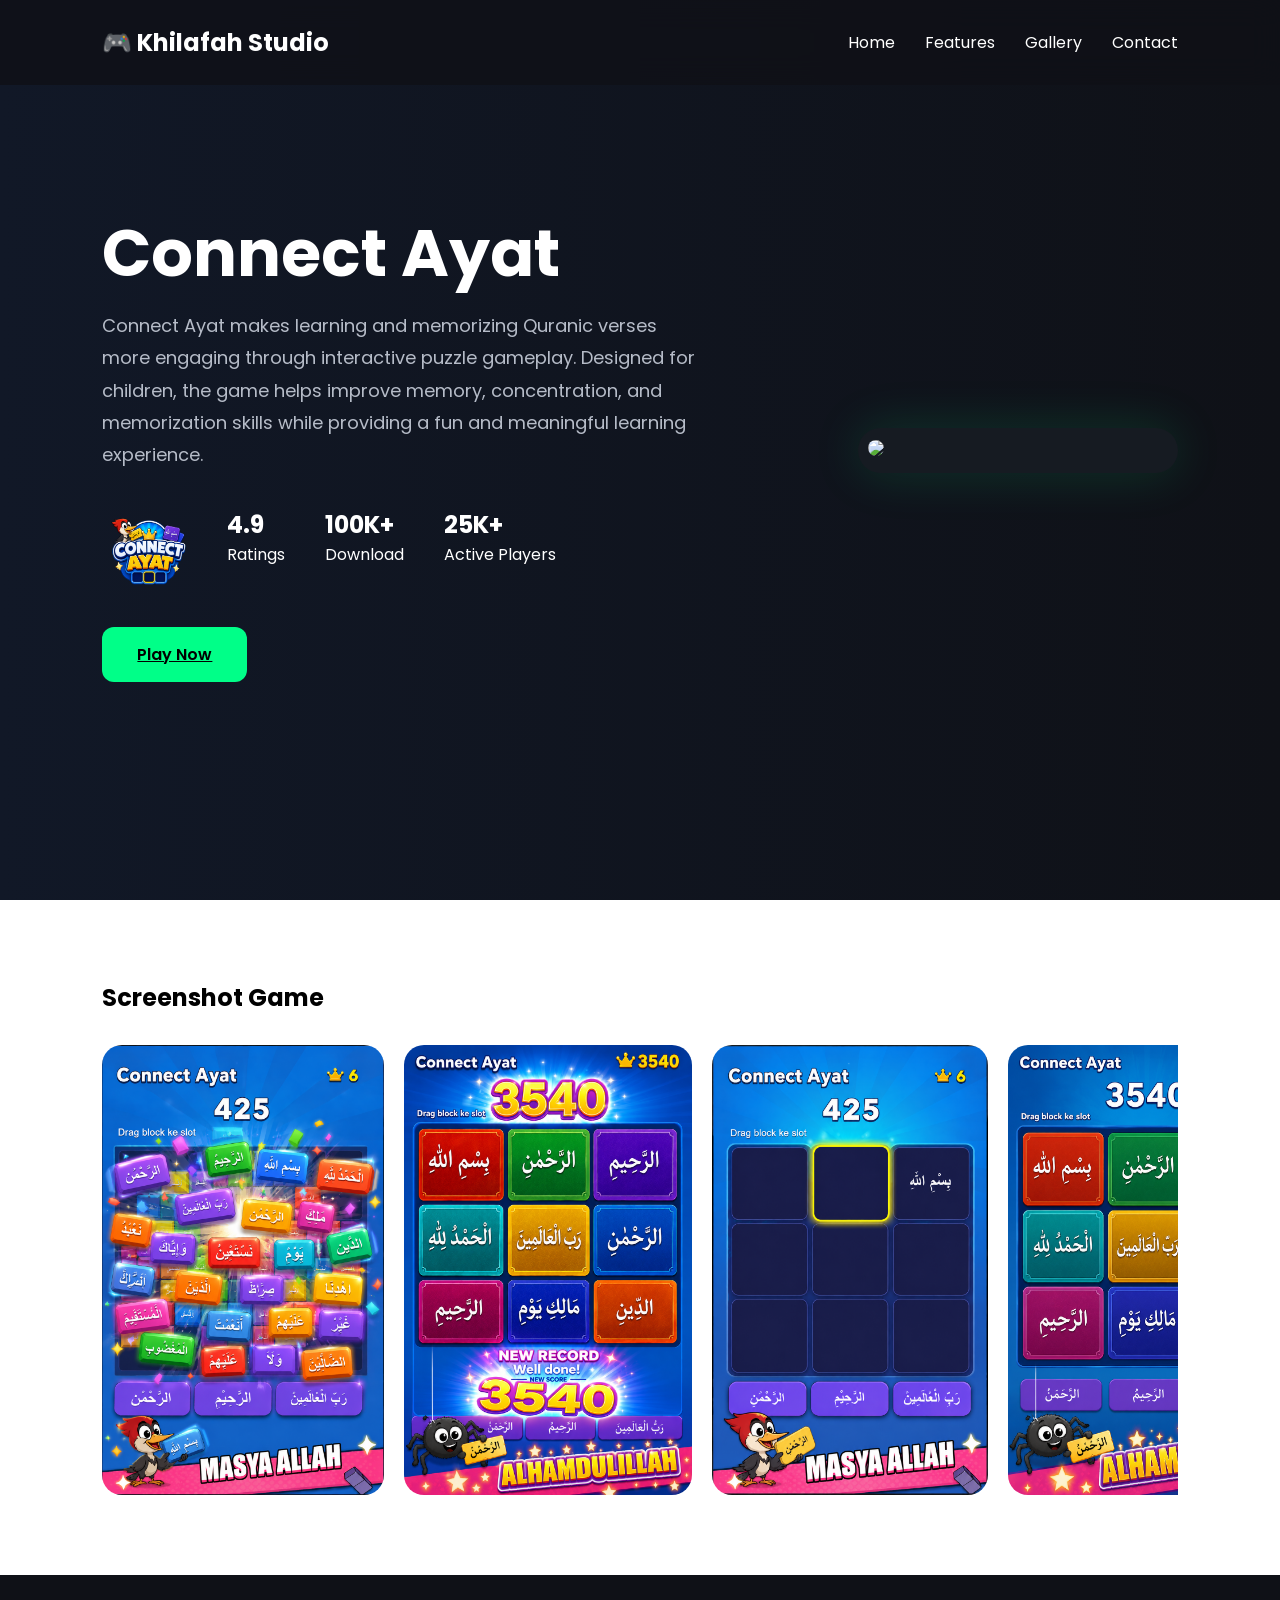
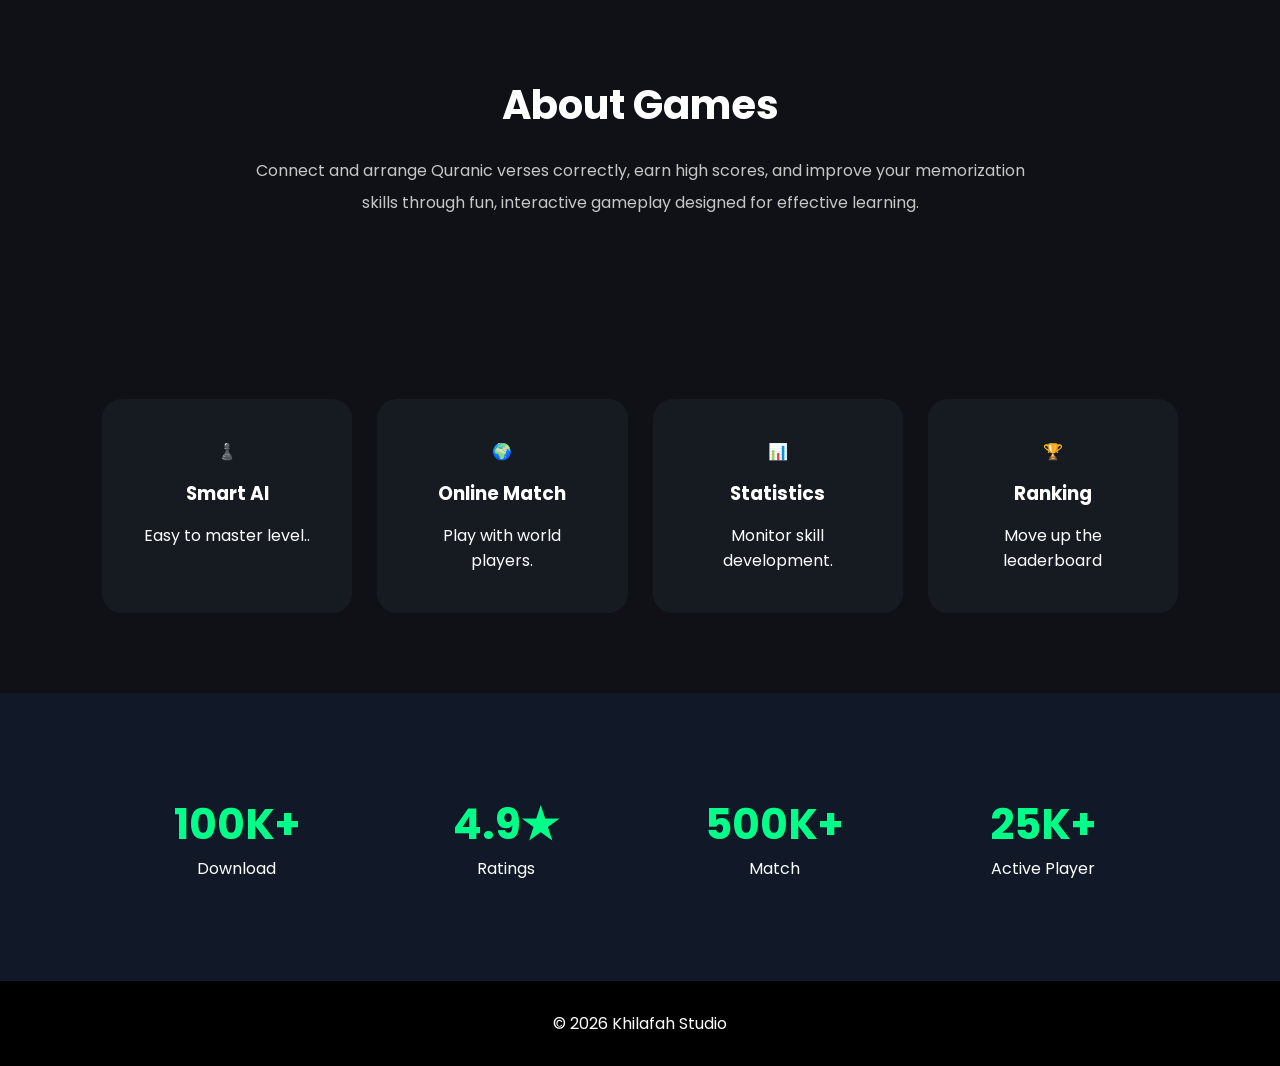
==== index.html @ be7bd8b4 "Add files via upload" ====
<!DOCTYPE html>
<html lang="id">
<head>
<meta charset="UTF-8">
<meta name="viewport" content="width=device-width, initial-scale=1">

<title>Game Portfolio</title>

<link href="https://fonts.googleapis.com/css2?family=Poppins:wght@300;400;500;600;700&display=swap" rel="stylesheet">

<link rel="stylesheet" href="style.css">

</head>
<body>

<nav class="navbar">

<div class="logo">
🎮 Khilafah Studio
</div>

<div class="menu">
<a href="#">Home</a>
<a href="#">Features</a>
<a href="#">Gallery</a>
<a href="#">Contact</a>
</div>

</nav>

<section class="hero">

<div class="hero-left">

<h1>
Connect Ayat
</h1>

<p>
Connect Ayat makes learning and memorizing Quranic verses more engaging through interactive puzzle gameplay. Designed for children, the game helps improve memory, concentration, and memorization skills while providing a fun and meaningful learning experience.

<div class="stats-row">




<div class="rating-box">

    <img src="image/logo.png">

    </div>
    
    <div>
        <h3>4.9</h3>
        <span>Ratings</span>
    </div>




<div>
<h3>100K+</h3>
<span>Download</span>
</div>

<div>
<h3>25K+</h3>
<span>Active Players</span>
</div>

</div>

<div class="hero-buttons">

<a href="https://susun-ayat-al-fatihah-bilal.vercel.app/" class="btn-primary">
    Play Now
</a>



</div>

</div>

<div class="hero-right">

<div class="phone">

<img src="img/game1.jpg">



  <div class="hero-video">

    <video autoplay muted loop playsinline>
      <source src="video/trailer.mp4" type="video/mp4">
    </video>

  </div>

</section>

</div>

</div>

</section>

<section class="gallery-section">

<h2>Screenshot Game</h2>

<div class="gallery">

<img src="image/img1.png"> 
<img src="image/img2.png">
<img src="image/img3.png">
<img src="image/img4.png">


</div>

</section>

<div id="imageModal" class="image-modal">

    <span class="close-modal">&times;</span>

    <button class="nav-btn prev-btn">❮</button>

    <img id="modalImage" class="modal-content">

    <button class="nav-btn next-btn">❯</button>

</div>

<section class="about">

<h2>About Games</h2>

<p>
Connect and arrange Quranic verses correctly, earn high scores, and improve your memorization skills through fun, interactive gameplay designed for effective learning.
</p>

</section>

<section class="features">

<div class="feature-card">
♟️
<h3>Smart AI</h3>
<p>Easy to master level..</p>
</div>

<div class="feature-card">
🌍
<h3>Online Match</h3>
<p>Play with world players.</p>
</div>

<div class="feature-card">
📊
<h3>Statistics</h3>
<p>Monitor skill development.</p>
</div>

<div class="feature-card">
🏆
<h3>Ranking</h3>
<p>Move up the leaderboard</p>
</div>

</section>

<section class="numbers">

<div>
<h2>100K+</h2>
<p>Download</p>
</div>

<div>
<h2>4.9★</h2>
<p>Ratings</p>
</div>

<div>
<h2>500K+</h2>
<p>Match</p>
</div>

<div>
<h2>25K+</h2>
<p>Active Player</p>
</div>

</section>

<footer>

© 2026 Khilafah Studio

</footer>

<script>

const images = document.querySelectorAll(".gallery img");

const modal = document.getElementById("imageModal");
const modalImg = document.getElementById("modalImage");

const closeBtn = document.querySelector(".close-modal");

const prevBtn = document.querySelector(".prev-btn");
const nextBtn = document.querySelector(".next-btn");

let currentIndex = 0;

function showImage(index){

    modalImg.src = images[index].src;

}

images.forEach((img,index)=>{

    img.addEventListener("click",()=>{

        currentIndex = index;

        showImage(currentIndex);

        modal.style.display = "flex";

    });

});

nextBtn.addEventListener("click",()=>{

    currentIndex++;

    if(currentIndex >= images.length){

        currentIndex = 0;

    }

    showImage(currentIndex);

});

prevBtn.addEventListener("click",()=>{

    currentIndex--;

    if(currentIndex < 0){

        currentIndex = images.length - 1;

    }

    showImage(currentIndex);

});

closeBtn.addEventListener("click",()=>{

    modal.style.display = "none";

});

modal.addEventListener("click",(e)=>{

    if(e.target === modal){

        modal.style.display = "none";

    }

});

</script>

</body>
</html>
---- style.css ----
*{
margin:0;
padding:0;
box-sizing:border-box;
font-family:'Poppins',sans-serif;
}

body{
background:#0f1117;
color:white;
}

.navbar{
display:flex;
justify-content:space-between;
align-items:center;
padding:25px 8%;
position:fixed;
width:100%;
z-index:100;
background:rgba(15,17,23,.8);
backdrop-filter:blur(15px);
}

.logo{
font-size:24px;
font-weight:700;
}

.menu{
display:flex;
gap:30px;
}

.menu a{
color:white;
text-decoration:none;
}

.hero{
min-height:100vh;
display:flex;
align-items:center;
justify-content:space-between;
padding:120px 8%;
background:
linear-gradient(
90deg,
#111827,
#0f1117
);
}

.hero-left{
max-width:600px;
}

.badge{
display:inline-block;
padding:10px 20px;
border-radius:30px;
border:1px solid #00ff88;
color:#00ff88;
margin-bottom:20px;
}

.hero h1{
font-size:65px;
line-height:1.1;
margin-bottom:20px;
}

.hero p{
color:#b6bcc8;
font-size:18px;
line-height:1.8;
}

.stats-row{
display:flex;
gap:40px;
margin:35px 0;
}

.stats-row h3{
font-size:24px;
}

.hero-buttons{
display:flex;
gap:15px;
}

.btn-primary{
padding:15px 35px;
border:none;
background:#00ff88;
color:black;
font-weight:600;
border-radius:12px;
cursor:pointer;
}

.btn-secondary{
padding:15px 35px;
border:1px solid white;
background:none;
color:white;
border-radius:12px;
cursor:pointer;
}

.hero-right{
display:flex;
justify-content:center;
align-items:center;
}

.phone{
width:320px;
padding:10px;
border-radius:40px;
background:#161b22;
box-shadow:
0 0 50px rgba(0,255,136,.15);
}

.phone img{
width:100%;
border-radius:30px;
}

.gallery-section{
padding:80px 8%;
background:white;
color:black;
}

.gallery-section h2{
margin-bottom:30px;
}

.gallery{
display:flex;
gap:20px;
overflow:auto;
}

.gallery img{
height:450px;
border-radius:20px;
transition:.3s;
}

.gallery img:hover{
transform:translateY(-10px);
}

.about{
padding:100px 8%;
text-align:center;
max-width:1000px;
margin:auto;
}

.about h2{
margin-bottom:20px;
font-size:40px;
}

.about p{
color:#c7c7c7;
line-height:2;
}

.features{
padding:80px 8%;
display:grid;
grid-template-columns:repeat(auto-fit,minmax(250px,1fr));
gap:25px;
}

.feature-card{
background:#161b22;
padding:40px;
border-radius:20px;
text-align:center;
transition:.3s;
}

.feature-card:hover{
transform:translateY(-8px);
}

.feature-card h3{
margin:15px 0;
}

.numbers{
padding:100px 8%;
display:grid;
grid-template-columns:repeat(4,1fr);
text-align:center;
background:#111827;
}

.numbers h2{
font-size:42px;
color:#00ff88;
}

footer{
padding:30px;
text-align:center;
background:black;
}

@media(max-width:900px){

.hero{
flex-direction:column;
text-align:center;
gap:50px;
}

.hero h1{
font-size:45px;
}

.stats-row{
justify-content:center;
}

.numbers{
grid-template-columns:repeat(2,1fr);
gap:30px;
}

}

.hero{
    position:relative;
    min-height:100vh;
    overflow:hidden;
    display:flex;
    align-items:center;
}

.hero-content{
    position:relative;
    z-index:10;
    width:50%;
    padding-left:8%;
    color:white;
}

.hero-video{
    position:absolute;
    top:0;
    right:0;
    width:60%;
    height:100%;
}

.hero-video video{
    width:100%;
    height:100%;
    object-fit:cover;
}


.gallery img{
    height:450px;
    border-radius:20px;
    cursor:pointer;
    transition:.3s;
}

.gallery img:hover{
    transform:translateY(-10px) scale(1.03);
}

.image-modal{
    display:none;
    position:fixed;
    inset:0;
    z-index:9999;

    background:rgba(0,0,0,.9);

    justify-content:center;
    align-items:center;

    animation:fadeIn .3s;
}

.modal-content{
    max-width:90%;
    max-height:90vh;

    border-radius:20px;

    animation:zoomIn .3s;
}

.close-modal{
    position:absolute;
    top:25px;
    right:40px;

    font-size:45px;
    color:white;
    cursor:pointer;
}

@keyframes fadeIn{
    from{
        opacity:0;
    }
    to{
        opacity:1;
    }
}

@keyframes zoomIn{
    from{
        transform:scale(.8);
        opacity:0;
    }
    to{
        transform:scale(1);
        opacity:1;
    }
}


.nav-btn{
    position:absolute;
    top:50%;
    transform:translateY(-50%);

    width:60px;
    height:60px;

    border:none;
    border-radius:50%;

    background:rgba(255,255,255,.15);
    color:white;

    font-size:30px;
    cursor:pointer;

    backdrop-filter:blur(10px);
}

.nav-btn:hover{
    background:rgba(255,255,255,.25);
}

.prev-btn{
    left:30px;
}

.next-btn{
    right:30px;
}


.rating-box{
    display:flex;
    align-items:center;
    gap:12px;
}

.rating-box img{
    width:85px;
    height:85px;
    object-fit:contain;
}

.rating-box h3{
    margin:0;
}
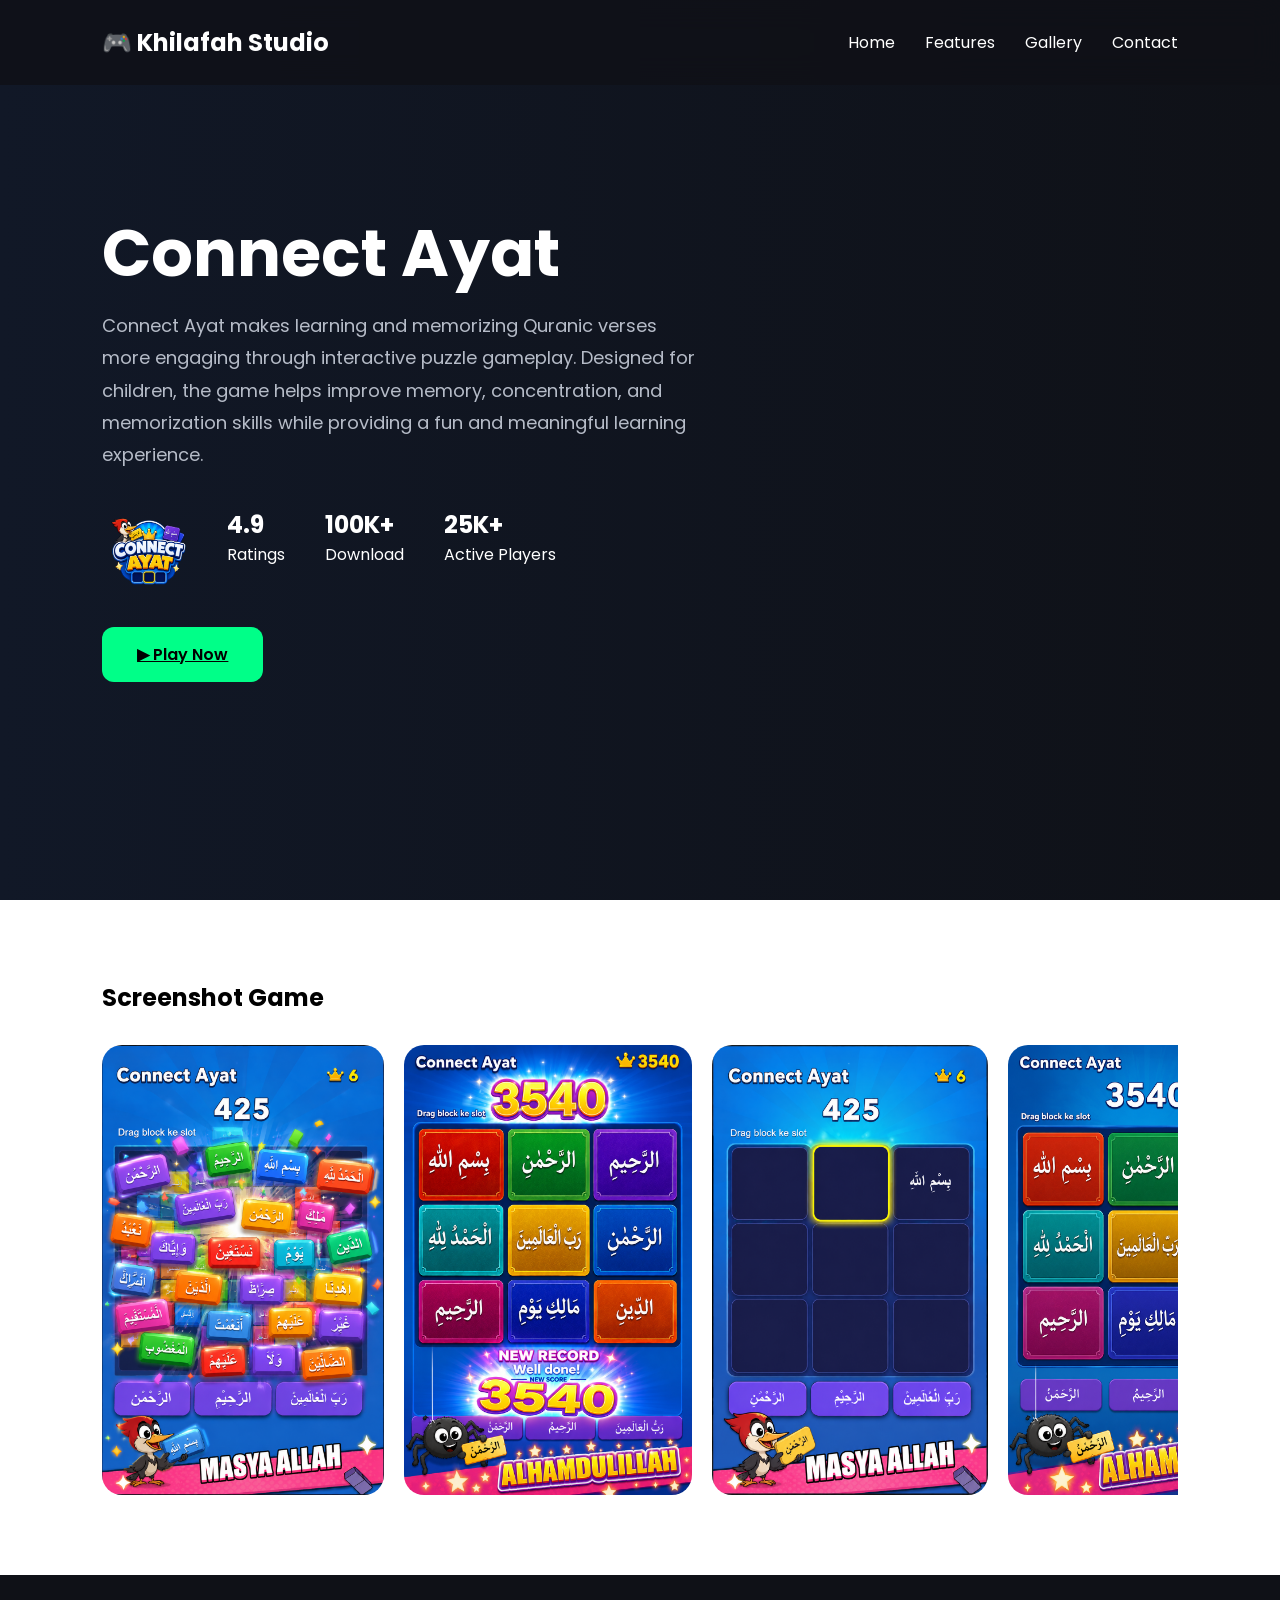
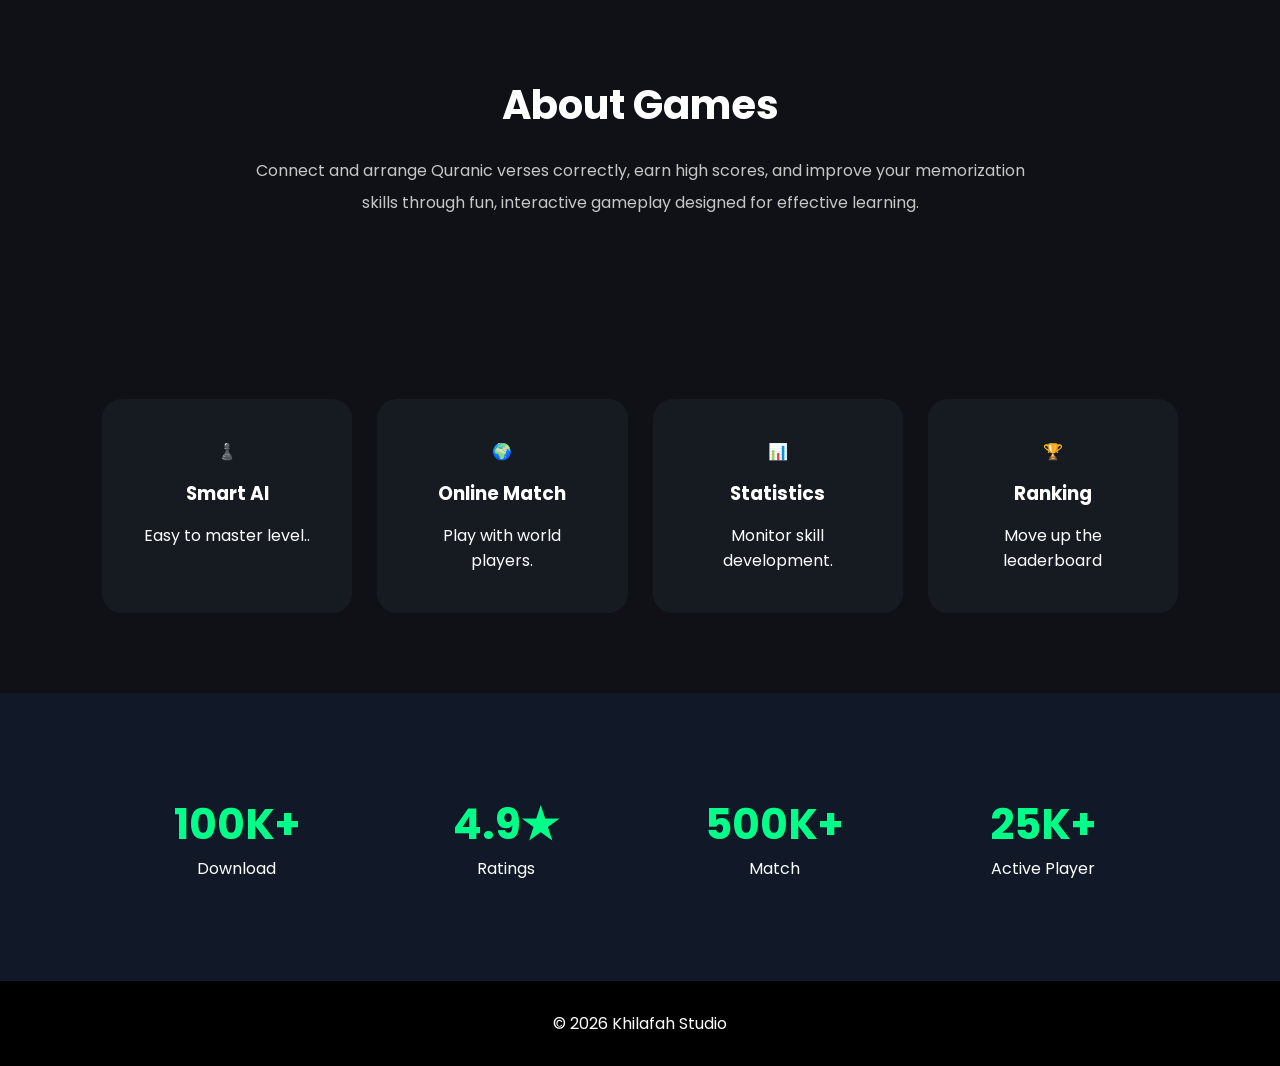
==== commit 7e63ce25: "Update index.html" ====
--- a/index.html
+++ b/index.html
@@ -73,36 +73,22 @@
 <div class="hero-buttons">
 
 <a href="https://susun-ayat-al-fatihah-bilal.vercel.app/" class="btn-primary">
-    Play Now
+    ▶ Play Now
 </a>
 
-
-
-</div>
-
-</div>
-
-<div class="hero-right">
-
-<div class="phone">
-
-<img src="img/game1.jpg">
-
-
-
-  <div class="hero-video">
+</div>
+
+<div class="hero-video">
 
     <video autoplay muted loop playsinline>
-      <source src="video/trailer.mp4" type="video/mp4">
+        <source src="video/trailer.mp4" type="video/mp4">
     </video>
 
-  </div>
-
-</section>
-
-</div>
-
-</div>
+</div>
+
+</div>
+
+
 
 </section>
 
@@ -283,4 +269,4 @@
 </script>
 
 </body>
-</html>+</html>
--- a/style.css
+++ b/style.css
@@ -381,4 +381,95 @@
 
 .rating-box h3{
     margin:0;
-}+}
+
+
+/* =========================
+   TABLET
+========================= */
+
+@media (max-width: 992px){
+
+    .hero{
+        flex-direction:column;
+        text-align:center;
+        padding:120px 20px 60px;
+    }
+
+    .hero-content{
+        width:100%;
+        max-width:700px;
+    }
+
+    .hero-video{
+        position:relative;
+        width:100%;
+        max-width:420px;
+        height:650px;
+
+        right:auto;
+        top:auto;
+        transform:none;
+
+        margin-top:40px;
+    }
+
+}
+
+/* =========================
+   MOBILE
+========================= */
+
+@media (max-width: 768px){
+
+    .hero h1{
+        font-size:42px;
+    }
+
+    .stats-row{
+        justify-content:center;
+        flex-wrap:wrap;
+        gap:20px;
+    }
+
+    .numbers{
+        grid-template-columns:1fr 1fr;
+        gap:20px;
+    }
+
+    .gallery img{
+        width:220px;
+        height:auto;
+    }
+
+    .menu{
+        gap:15px;
+        font-size:14px;
+    }
+
+}
+
+/* =========================
+   HP KECIL
+========================= */
+
+@media (max-width: 480px){
+
+    .hero h1{
+        font-size:34px;
+    }
+
+    .hero-buttons{
+        flex-direction:column;
+    }
+
+    .btn-primary,
+    .btn-secondary{
+        width:100%;
+    }
+
+    .numbers{
+        grid-template-columns:1fr;
+    }
+
+}
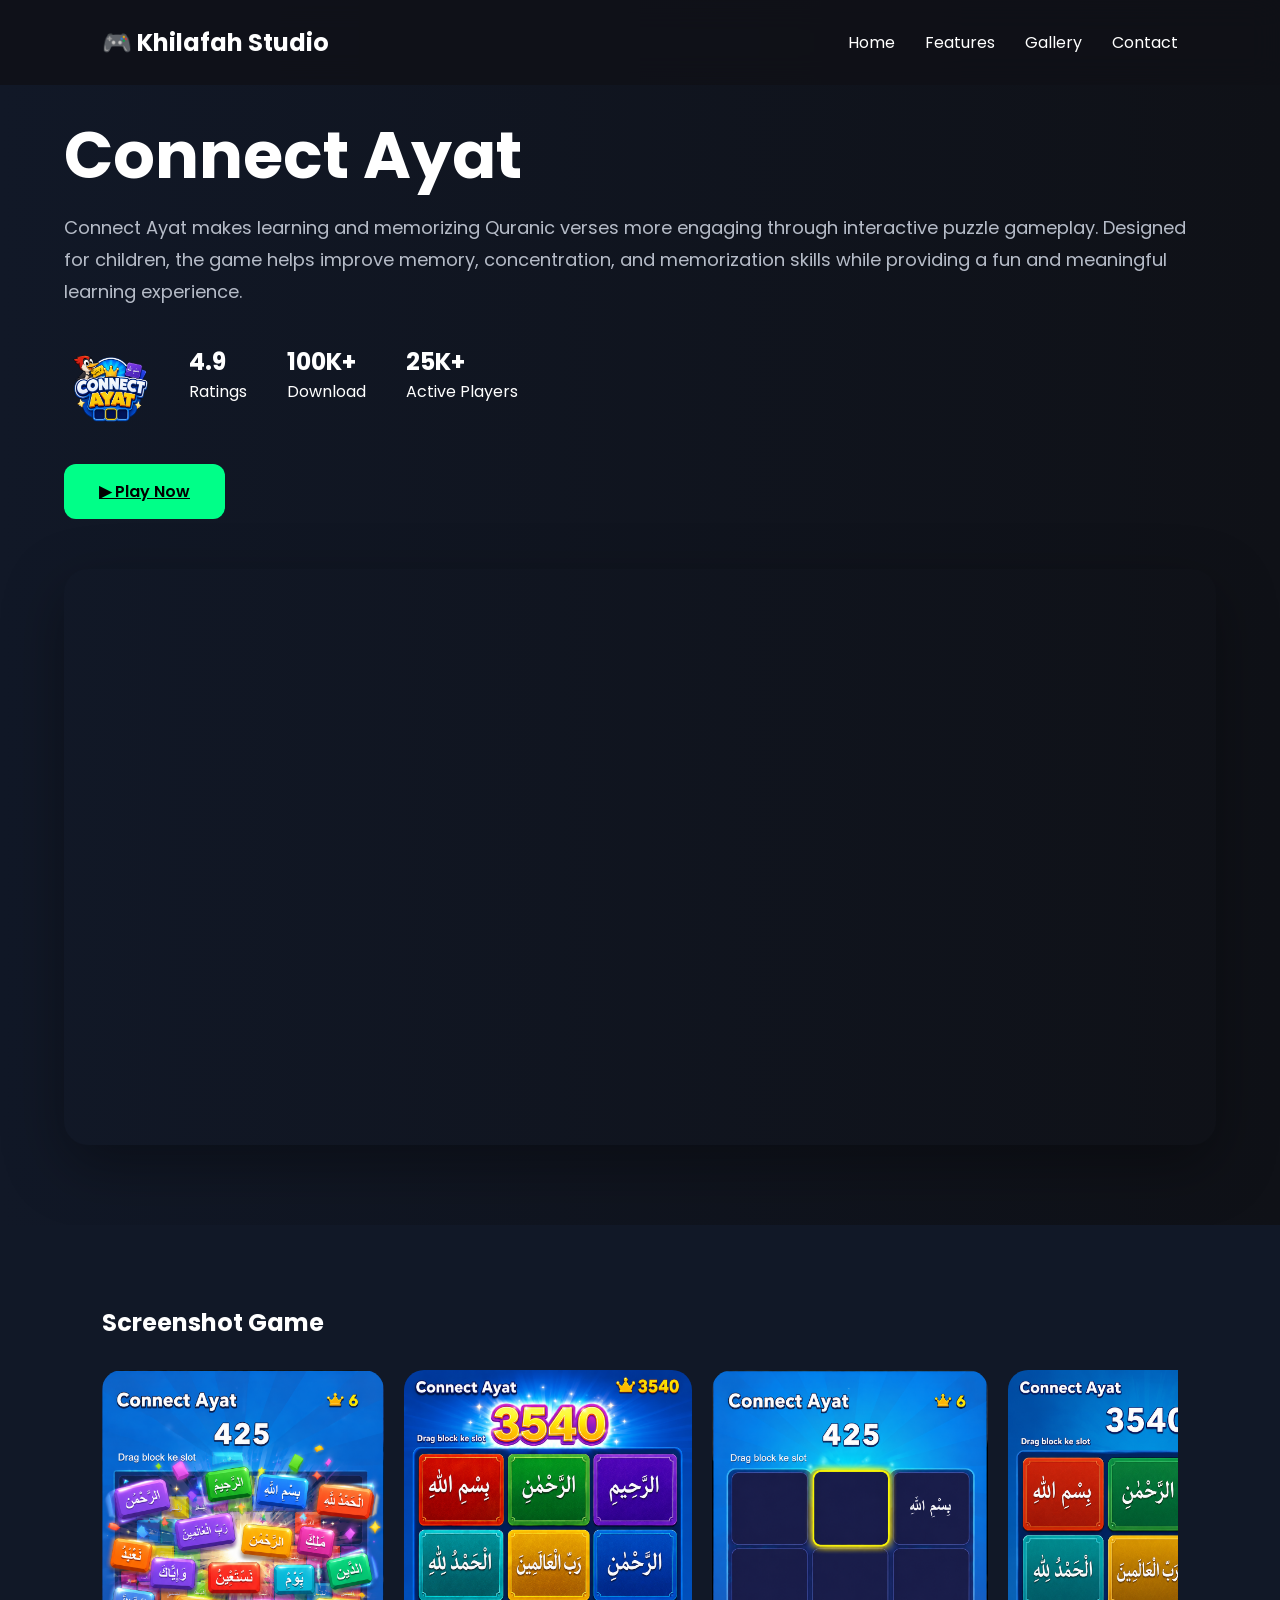
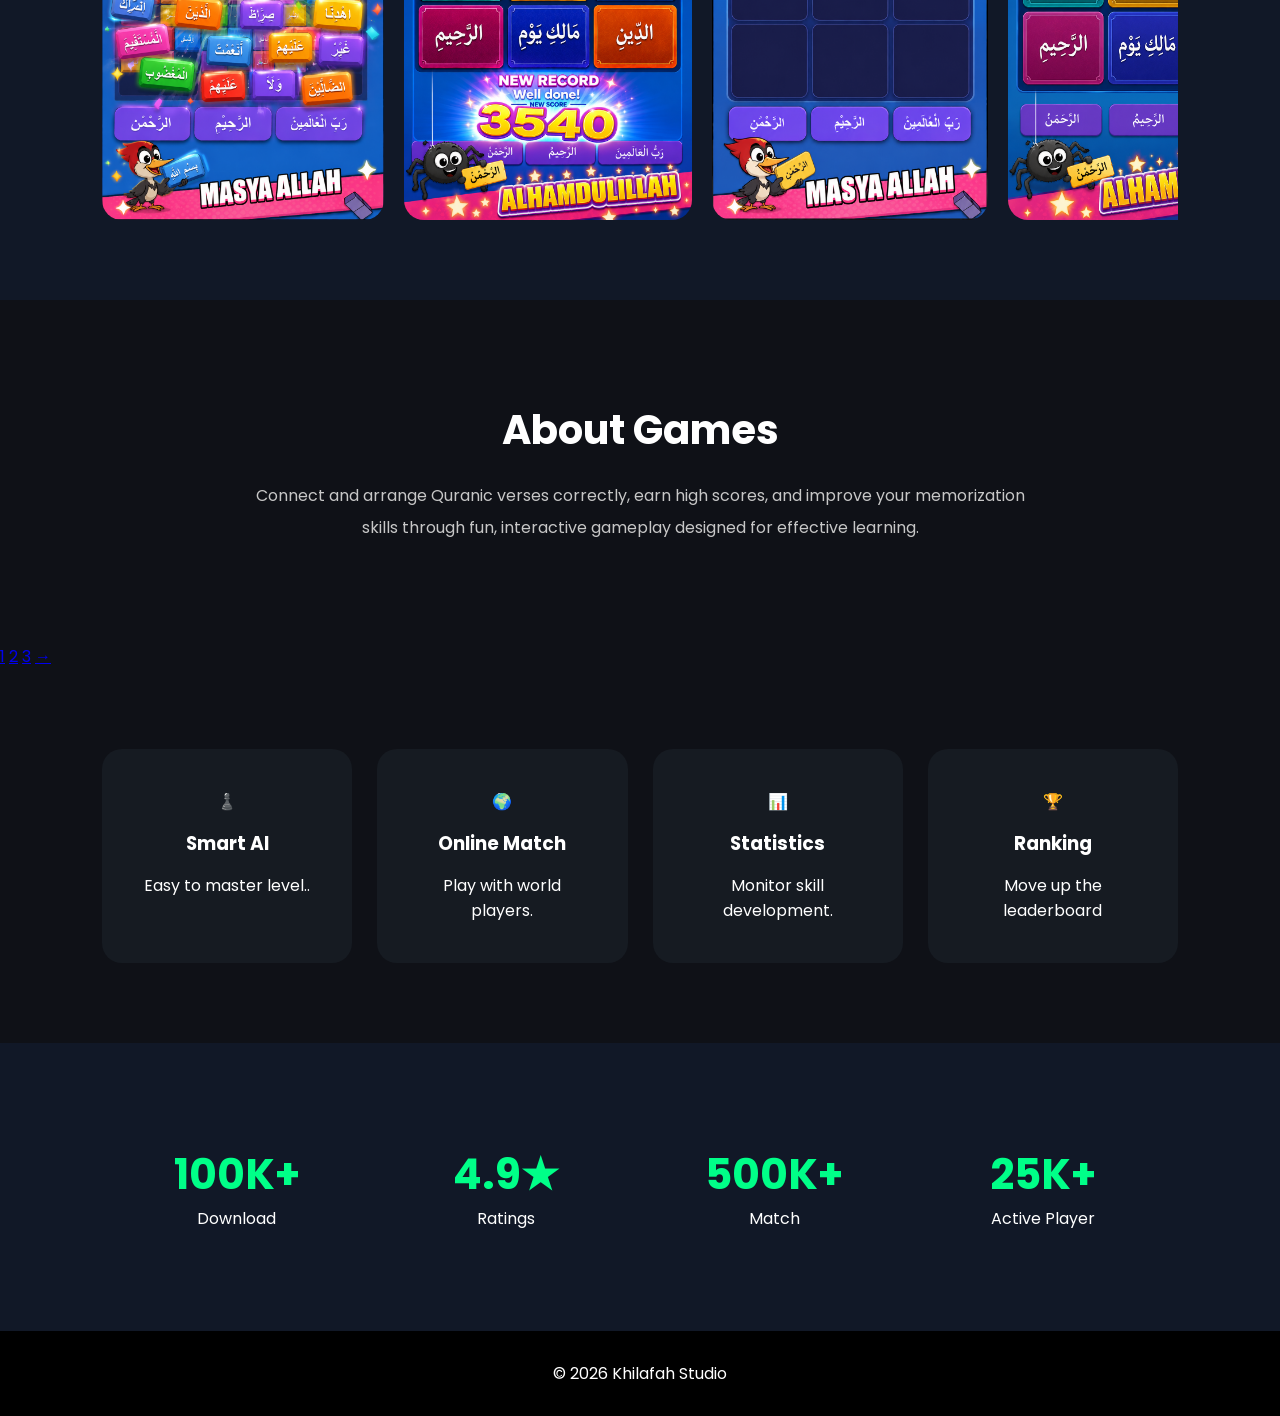
==== commit a07e525e: "Update index.html" ====
--- a/index.html
+++ b/index.html
@@ -130,6 +130,20 @@
 
 </section>
 
+    <section class="pagination">
+
+<a href="index.html" class="page active">1</a>
+
+<a href="page2.html" class="page">2</a>
+
+<a href="page3.html" class="page">3</a>
+
+<a href="page2.html" class="page next">
+→
+</a>
+
+</section>
+
 <section class="features">
 
 <div class="feature-card">
--- a/style.css
+++ b/style.css
@@ -38,21 +38,26 @@
 }
 
 .hero{
-min-height:100vh;
-display:flex;
-align-items:center;
-justify-content:space-between;
-padding:120px 8%;
-background:
-linear-gradient(
-90deg,
-#111827,
-#0f1117
-);
+   min-height:auto;
+
+    display:flex;
+    flex-direction:column;
+
+    align-items:center;
+
+    padding:120px 5% 80px;
+
+    background:
+    linear-gradient(
+    90deg,
+    #111827,
+    #0f1117
+    );
 }
 
 .hero-left{
-max-width:600px;
+    width:100%;
+    max-width:1400px;
 }
 
 .badge{
@@ -110,34 +115,17 @@
 cursor:pointer;
 }
 
-.hero-right{
-display:flex;
-justify-content:center;
-align-items:center;
-}
-
-.phone{
-width:320px;
-padding:10px;
-border-radius:40px;
-background:#161b22;
-box-shadow:
-0 0 50px rgba(0,255,136,.15);
-}
-
-.phone img{
-width:100%;
-border-radius:30px;
-}
+
 
 .gallery-section{
 padding:80px 8%;
-background:white;
+background:#111827;
 color:black;
 }
 
 .gallery-section h2{
 margin-bottom:30px;
+color:white;
 }
 
 .gallery{
@@ -240,7 +228,7 @@
 
 .hero{
     position:relative;
-    min-height:100vh;
+    min-height:auto;
     overflow:hidden;
     display:flex;
     align-items:center;
@@ -255,17 +243,22 @@
 }
 
 .hero-video{
-    position:absolute;
-    top:0;
-    right:0;
-    width:60%;
-    height:100%;
+    width:100%;
+    max-width:1400px;
+
+    margin-top:50px;
+
+    border-radius:24px;
+    overflow:hidden;
+
+    box-shadow:
+    0 20px 60px rgba(0,0,0,.35);
 }
 
 .hero-video video{
     width:100%;
-    height:100%;
-    object-fit:cover;
+    height:auto;
+    display:block;
 }
 
 
@@ -384,6 +377,7 @@
 }
 
 
+
 /* =========================
    TABLET
 ========================= */
@@ -401,18 +395,7 @@
         max-width:700px;
     }
 
-    .hero-video{
-        position:relative;
-        width:100%;
-        max-width:420px;
-        height:650px;
-
-        right:auto;
-        top:auto;
-        transform:none;
-
-        margin-top:40px;
-    }
+ 
 
 }
 
